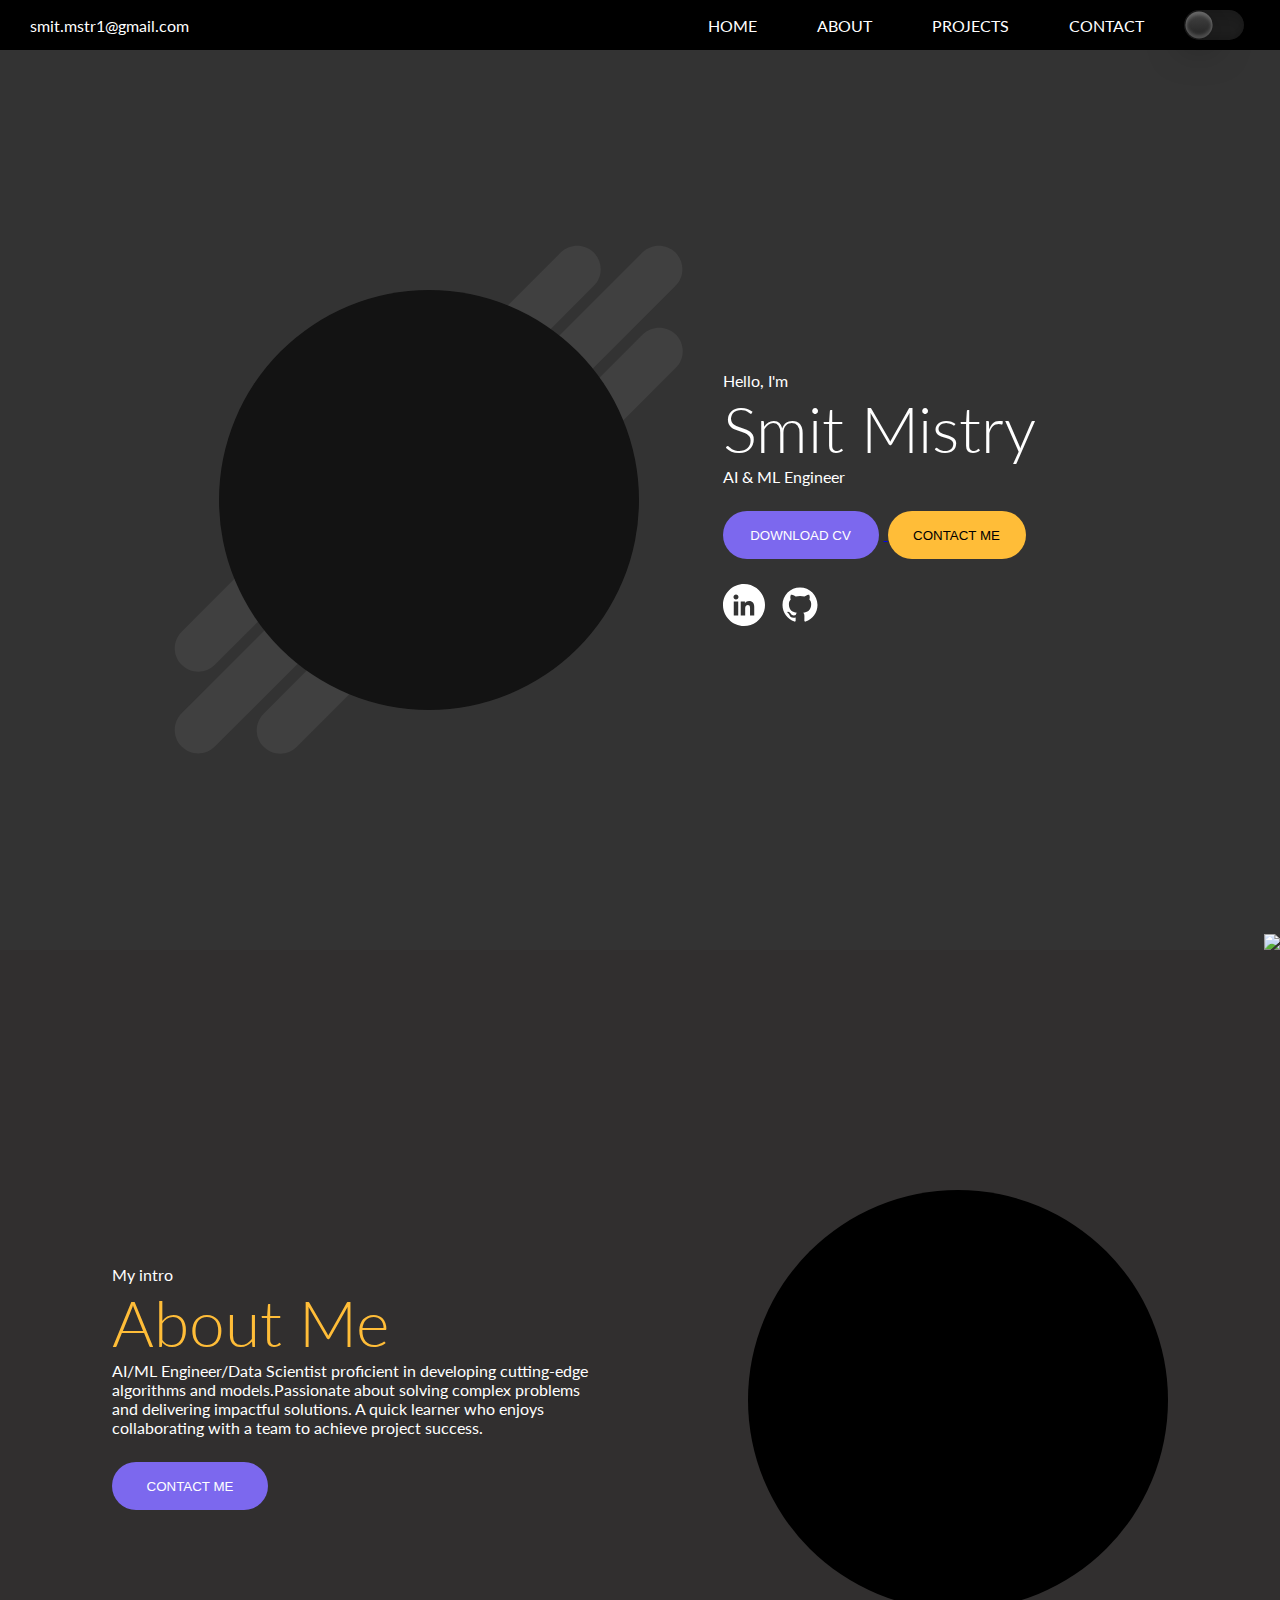
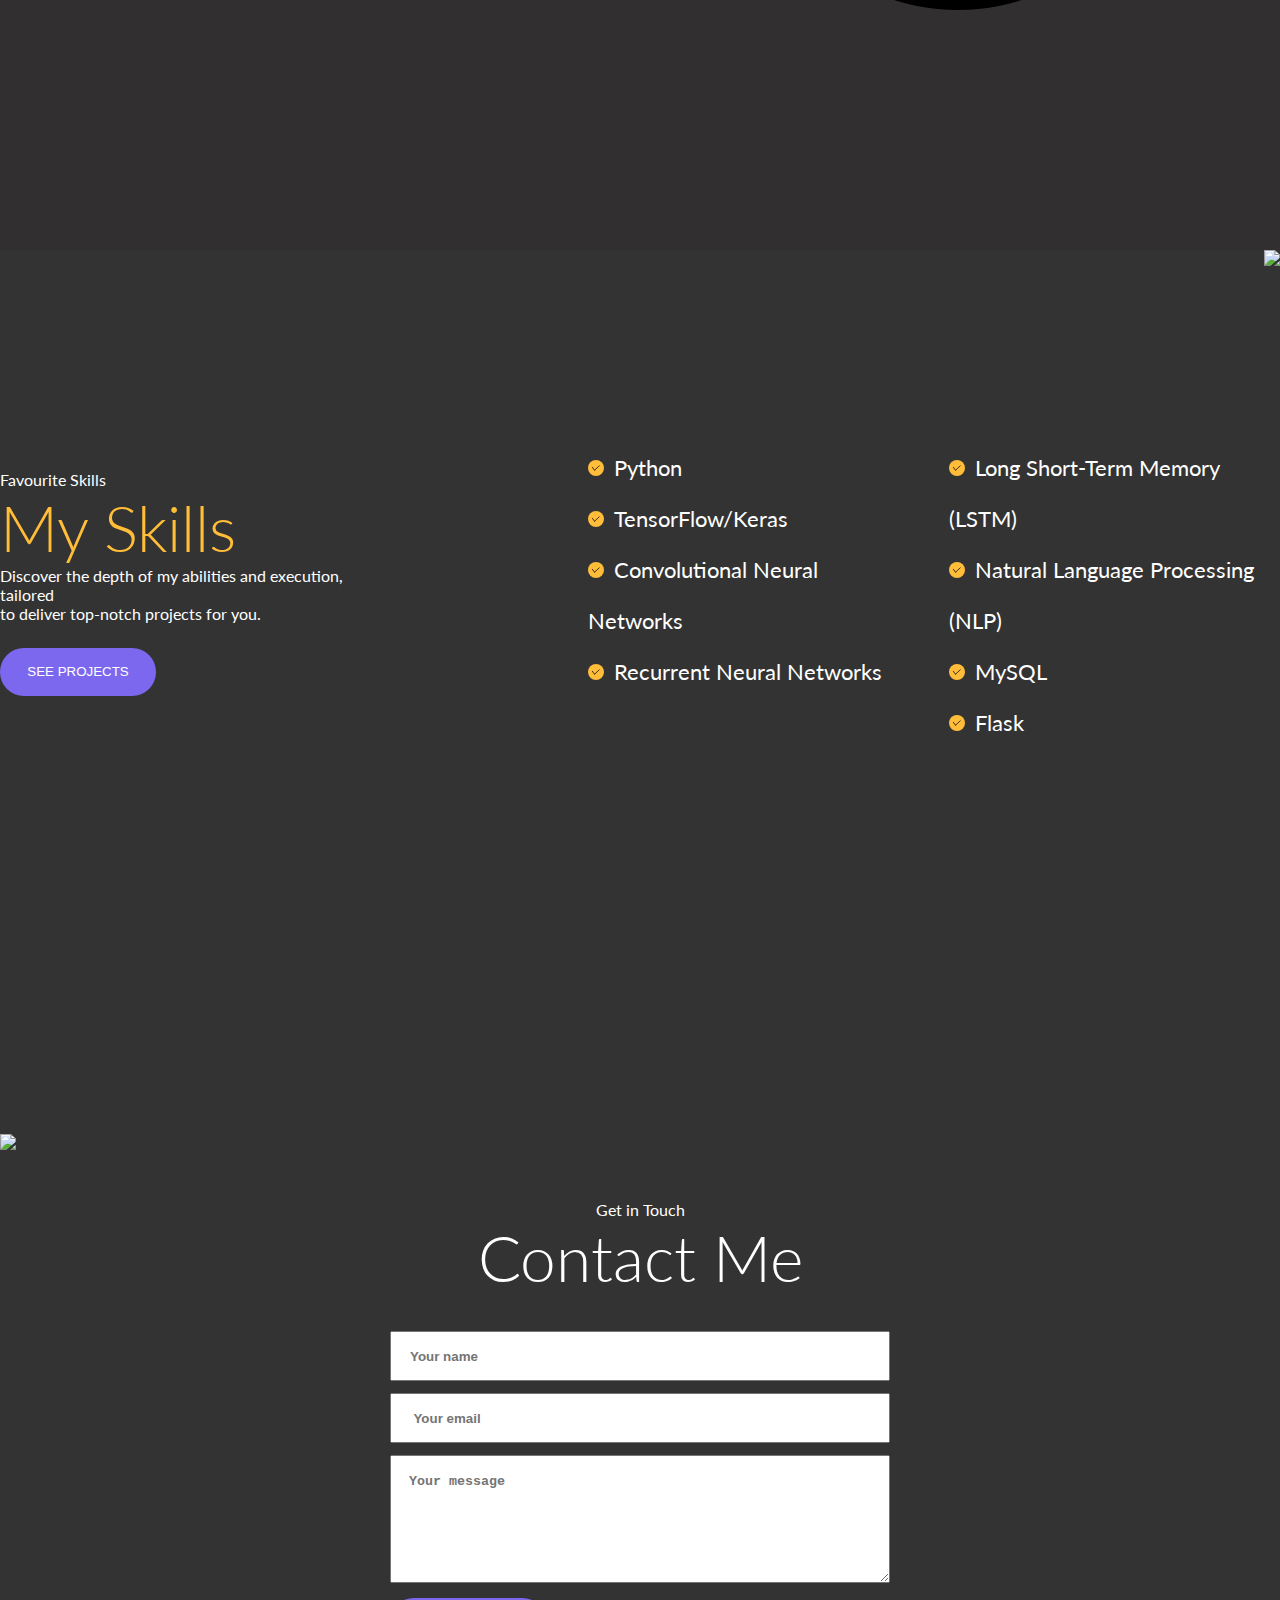
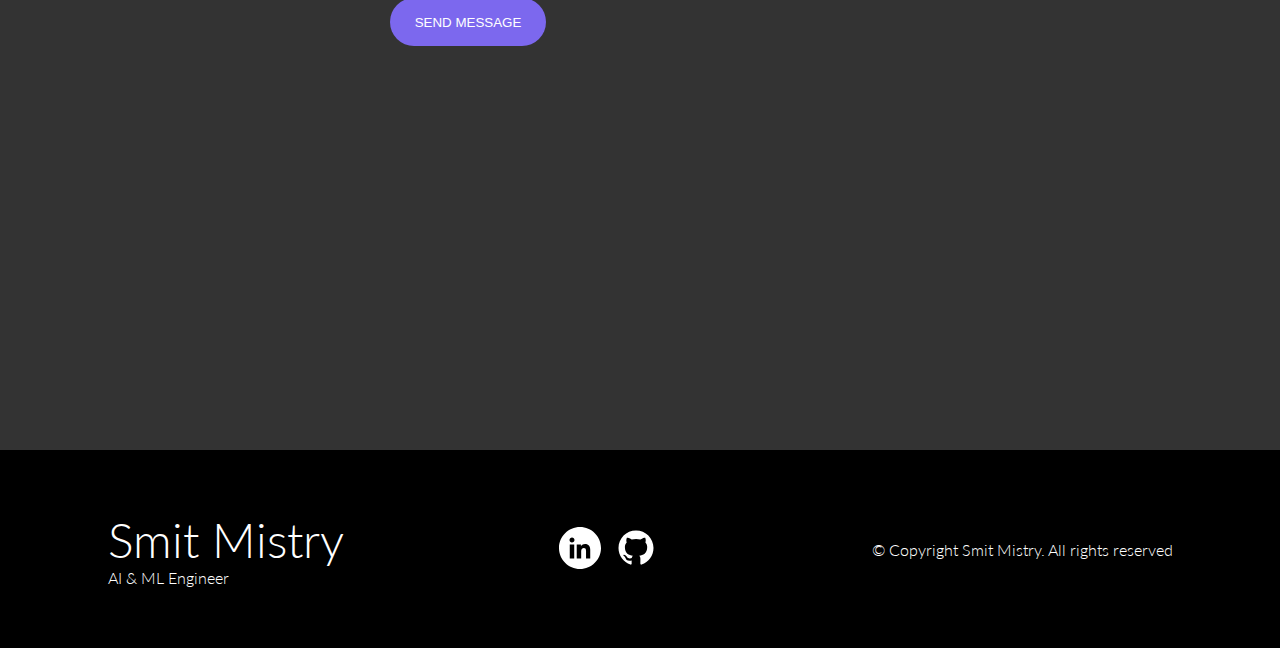
==== index.html @ eec4095a "button not working on single-1.html" ====
<!DOCTYPE html>
<html lang="en">
<head>
    <meta charset="UTF-8">
    <meta name="viewport" content="width=device-width, initial-scale=1.0">
    <title>Smit's Portfolio</title>
    <script type="text/javascript"
        src="https://cdn.jsdelivr.net/npm/@emailjs/browser@4/dist/email.min.js">
    </script>
    <script type="text/javascript">
    (function(){
        emailjs.init({
        publicKey: "E41O1vEro1gVxytDx",
    });
})();
    </script>   
    <link rel="preconnect" href="https://fonts.googleapis.com">
    <link rel="preconnect" href="https://fonts.gstatic.com" crossorigin>
    <link href="https://fonts.googleapis.com/css2?family=Lato:ital,wght@0,100;0,300;0,400;0,700;0,900;1,100;1,300;1,400;1,700;1,900&display=swap" rel="stylesheet">
    <link rel="stylesheet" href="./styles.css">
</head>
<body>
    <nav>
        <ul class="sidebar">
            <li onClick=hideSidebar()><a href="#"><img src="./images/close-icon.png" alt="close-icon"></a></li>
            <li><a href="#home">HOME</a></li>
            <li><a href="#about">ABOUT</a></li>
            <li><a href="./projects.html">PROJECTS</a></li>
            <li><a href="#contact">CONTACT</a></li>
            <li><div id="toggle"><i class="indicator"></i></div></li>
        </ul>

        <ul>
            <li><a href="#" class="title-email">smit.mstr1@gmail.com</a></li>
            <li class="hideOnMobile"><a href="#home">HOME</a></li>
            <li class="hideOnMobile"><a href="#about">ABOUT</a></li>
            <li class="hideOnMobile"><a href="./projects.html">PROJECTS</a></li>
            <li class="hideOnMobile"><a href="#contact">CONTACT</a></li>
            <li class="hideOnMobile"><div id="toggle2"><i class="indicator"></i></div></li>
            <li class="menu-button" onClick=showSidebar()><a href="#"><img src="./images/menu-icon.png" alt="menu-icon"></a></li>
        </ul>
    </nav>




    <section id="home">
        <div class="home">
            <img class="group2" src="./images/Group 2.svg" alt="" id="circle1">
            <div class="home-info">
                <p>Hello, I'm</p>
                <h1>Smit Mistry</h1>
                <p>AI & ML Engineer</p>
                <a href="https://drive.google.com/file/d/1aH_liVqAoQewvKJ4FLxQNPmBrfq73qoq/view?usp=drive_link">
                    <button class="CV">DOWNLOAD CV</button>
                </a>
                <a href="#contact" class="contact-link">
                    <button class="contact-button" id="contact-btn">CONTACT ME</button>
                </a>
                <br>
                <a href="https://www.linkedin.com/in/smitm1/" class="contact-link">
                    <img class="linkedin-icon" id="linkedin-icon" src="./images/linkedin.svg">
                </a>
                
                <a href="https://github.com/SmitM1" class="contact-link">
                    <img class="github-icon" id="github-icon" src="./images/github.svg"  alt="">
                </a>
                
                <br>
            </div>
        </div>
        <img src="images/Page-1-Strips.png" class="Strips" id="strips1">
    </section>




    <section id="about">
        <div class="about" id="about1">
            <div class="about_info">
                <p>My intro</p>
                <h1>About Me</h1>
                <p>
                    AI/ML Engineer/Data Scientist proficient in developing cutting-edge <br>
                    algorithms and models.Passionate about solving complex problems <br>
                    and delivering impactful solutions. A quick learner who enjoys <br>
                    collaborating with a team to achieve project success.
                </p>
                <a href="#contact">
                    <button class="contact-button2">CONTACT ME</button>
                </a>

            </div>
            <img src="./images/Ellipse 2.svg" alt="" id="ellipse">
        </div>
    </section>



    <section id="skills">
        <img src="./images/Skills-Slice1.png" id="skills-slice1">
        <img src="./images/Skills-Slice2.png" id="skills-slice2">
        <div class="skills" id="skills1">
            <div class="skill_info">
                <p>Favourite Skills</p>
                <h1>My Skills</h1>
                <p>Discover the depth of my abilities and execution, tailored <br> 
                    to deliver top-notch projects for you.
                </p>
                <a href="./projects.html">
                    <button class="projects-button">SEE PROJECTS</button>
                </a>

            </div>

            <div class="skill-lists">
                <ol class="listss" id="listss">
                    <li>Python</li>
                    <li>TensorFlow/Keras</li>
                    <li>Convolutional Neural Networks</li>
                    <li>Recurrent Neural Networks</li>
                </ol>

                <ol class="listss">
                    <li>Long Short-Term Memory (LSTM)</li>
                    <li>Natural Language Processing (NLP)</li>
                    <li>MySQL</li>
                    <li>Flask</li>
                </ol>
            </div>
        </div>
</section>


<section id="contact">
    <div class="contact">
        <div class="contact-title">
            <h2>Get in Touch</h2>
            <h1>Contact Me</h1>
        </div>
        <div>
            <input type="text" name="name" id="fullName" placeholder="Your name" class="contact-inputs notarea" required>
            <br>
            <input type="email" name="email"  id="email_id" placeholder=" Your email" class="contact-inputs notarea" required>
            <br>
            <textarea name="message" id="message" placeholder="Your message" class="contact-inputs area" required></textarea>
            <br>
            <button onclick="sendMail()"  class="cont-btn">SEND MESSAGE</button>
        </div>
    </div>
</section>



<section id="footer">
    <div class="footer">
        <div class="first">
            <h1>Smit Mistry</h1>
            <p>AI & ML Engineer</p>
        </div>

        <div class="second">
            <a href="https://www.linkedin.com/in/smitm1/" class="contact-link">
                <img src="./images/linkedin.svg" class="foot-linkedin">
            </a>
            <a href="https://github.com/SmitM1" class="contact-link">
                <img src="./images/github.svg" class="foot-github">
            </a>
        </div>

        <div class="third">
            <p>© Copyright Smit Mistry. All rights reserved</p>   
        </div>
    </div>
</section>




    <script src="./main.js"></script>
</body>
</html>
---- styles.css ----
*{
    padding: 0;
    margin: 0;
    box-sizing: border-box;
}

body{
    width: 100%;
    min-height: 100vh;
    font-family: 'lato' , sans-serif;
    scroll-behavior: smooth;
}

html {
    scroll-behavior: smooth;
}

/* navbar section */

nav {
    background-color: hsla(0, 0%, 0%, 1);
    box-shadow: 3px 3px 5px rgba(0, 0, 0, 0.1);
}

nav ul {
    width: 100%;
    list-style: none;
    display: flex;
    justify-content: flex-end;
    align-items: center;
}

nav li {
    height: 50px;
}

nav a{
    height: 100%;
    padding: 0 30px;
    text-decoration: none;
    display: flex;
    align-items: center;
    color: hsla(0, 0%, 100%, 1);
}

nav a:hover {
    color:hsla(252, 88%, 56%, 1); 
}

nav ul .title-email {
    color:hsla(0, 0%, 100%, 1); 
}

nav li:first-child{
    margin-right: auto;
}
.sidebar {
    position: fixed;
    top: 0;
    right: 0;
    height: 100vh;
    width: 250px;
    z-index: 99;
    background-color: rgba(0, 0, 0, 0.234);
    backdrop-filter: blur(10px);
    box-shadow: -10px 0 10px rgba(0, 0, 0, 0.1);
    display: none;
    flex-direction: column;
    align-items: flex-start;
    justify-content: flex-start;
}

.sidebar li{
    width: 100%;
}

.sidebar a {
    width: 100%;
}

.menu-button {
    display: none;
}

@media(max-width: 800px) {
    .hideOnMobile{
        display: none;
    }

    .menu-button{
        display: block;
    }
}


/* LIGHT AND DARK MODE */

#toggle {
    margin-left: 25px;
    position: relative;
    display: block;
    width: 60px;
    height: 30px;
    border-radius: 160px;
    background: #222;
    transition: 0.5s;
    cursor: pointer;
    box-shadow: inset 0 8px 60px rgba(0,0,0,0.1),
                inset 0 8px 8px rgba(0,0,0,0.1),
                inset 0 -4px 4px rgba(0,0,0,0.1);
}

#toggle.active {
    background: #fff;
    box-shadow: inset 0 8px 60px rgba(0,0,0,0.1),
                inset 0 2px 8px rgba(0,0,0,0.1),
                inset 0 -4px 4px rgba(0,0,0,0.05);
}

#toggle .indicator {
    position: absolute;
    top: 0;
    left: 0;
    width: 30px;
    height: 30px;
    background: linear-gradient(to bottom, #444, #222);
    border-radius: 50%;
    transform: scale(0.9);
    box-shadow: 0 8px 40px rgba(0, 0, 0, 0.5),
                inset 0  4px 4px rgba(255, 255, 255, 0.2),
                inset 0 -4px 4px rgba(255, 255, 255, 0.2);
    transition: 0.5s;
}

#toggle.active .indicator {
    left: 30px;
    background: linear-gradient(to bottom, #eaeaea, #f9f9f9);
    box-shadow: 0 8px 20px rgba(0, 0, 0, 0.1),
                inset 0  4px 4px rgba(255, 255, 255, 1),
                inset 0 -4px 4px rgba(255, 255, 255, 1);
    transition: 0.5s;
}


#toggle2 {
    margin-left: 10px;
    margin-top: 10px;
    margin-right: 36px;
    position: relative;
    display: block;
    width: 60px;
    height: 30px;
    border-radius: 160px;
    background: #222;
    transition: 0.5s;
    cursor: pointer;
    box-shadow: inset 0 8px 60px rgba(0,0,0,0.1),
                inset 0 8px 8px rgba(0,0,0,0.1),
                inset 0 -4px 4px rgba(0,0,0,0.1);
}

#toggle2.active {
    background: #fff;
    box-shadow: inset 0 8px 60px rgba(0,0,0,0.1),
                inset 0 2px 8px rgba(0,0,0,0.1),
                inset 0 -4px 4px rgba(0,0,0,0.05);
}

#toggle2 .indicator {
    position: absolute;
    top: 0;
    left: 0;
    width: 30px;
    height: 30px;
    background: linear-gradient(to bottom, #444, #222);
    border-radius: 50%;
    transform: scale(0.9);
    box-shadow: 0 8px 40px rgba(0, 0, 0, 0.5),
                inset 0  4px 4px rgba(255, 255, 255, 0.2),
                inset 0 -4px 4px rgba(255, 255, 255, 0.2);
    transition: 0.5s;
}

#toggle2.active .indicator {
    left: 30px;
    background: linear-gradient(to bottom, #eaeaea, #f9f9f9);
    box-shadow: 0 8px 20px rgba(0, 0, 0, 0.1),
                inset 0  4px 4px rgba(255, 255, 255, 1),
                inset 0 -4px 4px rgba(255, 255, 255, 1);
    transition: 0.5s;
}




/* Home section */

.home {
    height: 100vh;
    color: hsla(0, 0%, 100%, 1);
    display: flex;
    gap: 30px;
    align-items: center;
    justify-content: center;
}


#home {
    background-color: hsl(0, 0%, 20%);
}

section#home.active {
    background-color: #F0ECFD6E !important;
}

section#home.active .CV {
    background-color: #512BF1;
}

button#contact-btn.contact-button.active {
    background-color: #F0ECFD;

}
button#contact-btn.contact-button.active:hover {
   box-shadow: -10px 0 10px rgba(236, 235, 232, 0.5);
    
}

section#home.active .linkedin-icon {
    content: url(./images/linkedin-light.svg);
}

section#home.active .github-icon {
    content: url(./images/github-light.svg);
}

section#home.active div {
    color: #000000;
}


img#circle1.group2.active {
    content: url(./images/Group\ 2-light.svg);
}


img#strips1.Strips.active {
    content: url(./images/Page-1-Strips-light.png);
}




.group2 {
    margin-left: -80px;
}

.home div p {
    font-weight: 400;
    font-size: 16px;
}

.home div h1 {
    font-weight: 300;
    font-size: 64px;
}

.CV {
    color:hsla(0, 0%, 100%, 1); 
    width: 156px;
    height: 48px;
    border-radius: 50px;
    border: 0px;
    margin:25px 5px 25px 0;
    background-color: hsla(249, 80%, 67%, 1);
    transition: box-shadow .2s ease-in-out;
}

.CV:hover{
    box-shadow: -10px 0 10px rgba(124, 104, 238, 0.5);
}


.contact-button {
    color:hsla(0, 0%, 0%, 1); 
    width: 138px;
    height: 48px;
    border-radius: 50px;
    border: 0px;
    background-color: hsla(40, 100%, 61%, 1);
}

.contact-button:hover{
    box-shadow: -10px 0 10px rgba(255, 189, 56, 0.5);

}

.contact-link  {
    text-decoration: none;
}

.linkedin-icon {
    width: 42px;
    margin-right: 10px;
    transition: transform 0.4s ease;
}

.linkedin-icon:hover{
    transform: translateY(-10px);
}

.github-icon {
    width: 42px;
    transition: transform 0.4s ease;
}

.github-icon:hover{
    transform: translateY(-10px);
}

.Strips {
    position: absolute;
    bottom: 0;
    right: 0;
    margin-bottom: -50px;

}





/* ABOUT */


.about {
    background-color: hsl(0, 2%, 19%);
    height: 100vh;
    display: flex;
    align-items: center;
    justify-content: center;
    gap: 160px;
    height: 100vh;
    position: relative;
    z-index: 200;
}


div#about1.about.active {
    background-color: 	hsl(0, 0%, 100%);
}

div#about1.about.active p {
    color: #000000;
}

div#about1.about.active h1 {
    color: #000000;
}

div#about1.about.active img {
    content: url(./images/Ellipse\ 2-light.svg);
}

div#about1.about.active .contact-button2 {
    background-color: #512BF1;
}

.about img {
    height: 420px;
    width: 420px;
}

.about div p {
    color: hsla(0, 0%, 100%, 1);
    font-weight: 400;
    font-size: 16px;
}

.about div h1 {
    color: hsla(40, 100%, 61%, 1);
    font-weight: 300;
    font-size: 64px;
}

.contact-button2 {
    color:hsla(0, 0%, 100%, 1); 
    width: 156px;
    height: 48px;
    border-radius: 50px;
    border: 0px;
    margin:25px 5px 25px 0;
    background-color: hsla(249, 80%, 67%, 1);
    transition: box-shadow .2s ease-in-out;
}


.contact-button2:hover{
    box-shadow: -10px 0 10px rgba(124, 104, 238, 0.5);
}




/* SKILLS SECTION */
#skills {
    position: relative;
    background-color: #333333;
    height: 100vh;
}

section#skills.active {
    background-color: #F9F7FE;
}

section#skills.active .skill-lists .listss li:before {
    content: ''; 
    display: inline-block;
    width: 16px;
    height: 16px; 
    background-image: url(./images/list-icon-light.svg);
    background-size: contain; 
    background-repeat: no-repeat; 
    margin-right: 10px;
}

section#skills.active button {
    background-color: #512BF1;
}

section#skills.active p {
    color: #000000;
}

section#skills.active h1 {
    color: #000000;
}

section#skills.active .skill-lists {
    color: #000000;
}

img#skills-slice1.active {
    content: url(./images/Skills-Slice1-light.png);
}

img#skills-slice2.active {
    content: url(./images/Skills-Slice2-light.png);
}



.skills {
    padding-top: 15%;
    display: flex;
    align-items: center;
    justify-content: center;
    gap: 200px;
}

.skills div p {
    color: hsla(0, 0%, 100%, 1);
    font-weight: 400;
    font-size: 16px;
}

.skills div h1 {
    color: hsla(40, 100%, 61%, 1);
    font-weight: 300;
    font-size: 64px;
}

.projects-button {
    color:hsla(0, 0%, 100%, 1); 
    width: 156px;
    height: 48px;
    border-radius: 50px;
    border: 0px;
    margin:25px 5px 25px 0;
    background-color: hsla(249, 80%, 67%, 1);
    transition: box-shadow .2s ease-in-out;
}

.projects-button:hover {
    box-shadow: -10px 0 10px rgba(124, 104, 238, 0.5);
}

.skill-lists {
    font-weight: 400;
    font-size: 22px;
    line-height: 51px;
    color: hsla(0, 0%, 100%, 1);
    display: flex;
    gap: 40px;
}

.listss{
    list-style-type: none; 
    padding-left: 20px; 
}

.listss li:before {
    content: ''; 
    display: inline-block;
    width: 16px;
    height: 16px; 
    background-image: url('./images/list-icon.svg');
    background-size: contain; 
    background-repeat: no-repeat; 
    margin-right: 10px;
}

#skills-slice1 {
    position: absolute;
    top: 0;
    right: 0;
}

#skills-slice2 {
    position: absolute;
    bottom: 0;
    left: 0;
}


/* Contact section */

#contact {
    height: 100vh;
    background-color: #333333;
    color: hsla(0, 0%, 100%, 1);
}

section#contact.active {
    background-color: #F9F7FE;
}

section#contact.active form button {
    background-color: #512BF1;
}

section#contact.active h2 {
    color: #000000;
}

section#contact.active h1 {
    color: #000000;
}
.contact {
    display: flex;
    flex-direction: column;
    align-items: center;
    justify-content: center;
    text-align: center;
}

.contact-title {
    padding-bottom: 35px;
}

.contact-title h2 {
    padding-top: 50px;
    font-weight: 400;
    font-size: 16px;
}

.contact-title h1 {
    font-weight: 300;
    font-size: 64px;
}


.notarea {
    width: 500px;
    height: 50px;
}

.area {
    width: 500px;
    height: 128px;
}

.cont-btn {
    margin-bottom: 35%;
    margin-right: 100%;
    color:hsla(0, 0%, 100%, 1); 
    width: 156px;
    height: 48px;
    border-radius: 50px;
    border: 0px;
    background-color: hsla(249, 80%, 67%, 1);
    transition: box-shadow .2s ease-in-out;
}

.cont-btn:hover {
    box-shadow: -10px 0 10px rgba(124, 104, 238, 0.5);
}

.contact-inputs {
    padding: 18px;
    font-weight: 600;
    margin-bottom: 12px
}


/* Footer */

#footer {
    background-color: #000000;
    height: 22vh;
}

.footer {
    display: flex;
    align-items: center;
    justify-content: space-around;
    height: 22vh;
}

.first h1 {
    font-size: 48px;
    font-weight: 300;
}

.first p {
    font-weight: 300;
}
#footer h1{
    color: white;
}

#footer p{
    color: white;
}

.third p{
    font-weight: 300;
    color: white;
}

.foot-linkedin {
    width: 42px;
    margin-right: 10px;
    transition: transform 0.4s ease;
}

.foot-linkedin:hover {
    transform: translateY(-10px);
}


.foot-github {
    width: 42px;
    transition: transform 0.4s ease;
}

.foot-github:hover {
    transform: translateY(-10px);
}
/* MEDIA QUERY */


@media(width <=1030px)
{
    .footer h1 {
        font-size: 30px;
    }

    .footer p {
        font-size: 10px;
    }

    .foot-linkedin {
        width: 36px;
    }

    .foot-github {
        width: 36px;
    }
}




@media (320px <= width <= 1024px) {

    #footer {
        height: 18vh;
    }

    .footer {
        height: 18vh;
    }

    .footer h1 {
        font-size: 18px;
    }

    .footer p {
        font-size: 7px;
    }

    .foot-linkedin {
        margin: 0;
        width: 20px;
    }

    .foot-github {
        width: 20px;
    }


    .notarea,
    .area {
        width: 90%;
        max-width: 400px;
    }

    .cont-btn {
        margin: 0 auto;
    }

    .contact-title h1 {
        font-size: 40px;
    }

    .contact-title h2 {
        font-size: 10px;
    }

    .group2 {
        margin-left: 5px;
        width: 290px;
        height: 290px;
    }

    .home {
        flex-direction: column;
    }

    .home-info p {
        text-align: center;
    }

    .linkedin-icon {
       margin-left: 34%;
    }

    .about {
        flex-direction: column-reverse;
        gap: 72px;
    }

    #ellipse {
        margin-left: 5px;
        width: 290px;
        height: 290px;
    }

    .contact-button2 {
        margin-left: 20%
    }

    
    .about p {
        font-size: 10px !important;
        text-align: center;
    }

    .about h1 {
        font-size: 35px !important;
        text-align: center;
    }

    .skills {
        gap: 30px;
        flex-direction: column;
    }
    
    .skills p {
        padding-top: 16px;
        font-size: 12px !important;
        text-align: center;
    }

    .skills h1 {
        font-size: 35px !important;
        text-align: center;
    }

    .listss li {
        font-size: 8px;
    }

    .projects-button {
        margin-left: 25%
    }

    #skills-slice1 {
        width: 18%;
        height: 18%;
    }

    #skills-slice2 {
        width: 18%;
        height: 18%;
    }
}

@media (320px <= width <= 550px) {

    .Strips {
        display: none;
    }

    .heading-slice {
        display: none;
    }

    .projects-heading h1 {
        margin-left: 20%;
    }

    .main-project {
        padding-left: 10px !important;
        text-align: center;
    }

    .main-project h1 {
        font-size: 14px !important;
    }

    .main-project p {
        font-size: 12px !important;
    }


}


@media only screen and (max-width: 768px) {
    .secondary-projects-list {
        padding: 30px;
        grid-template-columns: 1fr !important; 
        grid-row-gap: 20px !important;
    }

    .grid-item {
        margin-bottom: 20px;
        max-width: 100%; 
    }

    .grid-item img {
        width: 100%; 
    }

    .grid-item h3 {
        font-size: 16px; 
        padding-bottom: 10px;
        letter-spacing: calc(8 * .01em);
    }

    .grid-item p {
        font-size: 14px; 
    }
}


@media only screen and (max-width: 768px) {
    #single-project {
        padding-left: 20px !important; 
        padding-right: 15px; 
    }

    .single-project h1 {
        font-size: 20px !important; 
    }

    .single-project p {
        font-size: 13px !important;
    }

    .single-github-btn,
    .single-contactme-btn {
        width: 100%; 
        margin: 10px 0; 
    }
}


@media only screen and (max-width: 768px) {
    .glimpse h6 {
        font-size: 12px; /* Adjust font size for smaller screens */
    }
    
    .glimpse p {
        font-size: 12px; /* Adjust font size for smaller screens */
    }
    
    /* Adjust image size for smaller screens */
    .glimpse img {
        max-width: 100%; /* Ensure images don't overflow container */
        height: auto; /* Maintain aspect ratio */
        padding-right: 10px; /* Add padding to the right of the images */
    }
}

@media screen and (max-width: 768px) {
    .slide {
        flex-direction: column-reverse; /* Stack items vertically */
        gap: 20px !important; /* Reduce the gap between items */
    }

    .slider {
        padding-top: 30px;
        width: 200px;
    }

    .slider-left {
        height: 78px;
        padding-left: 56px !important;
        padding-top: 50px !important;
    }

    .slider-right {
        height: 78px;
        padding-left: 165px !important;
        padding-top: 50px !important;
    }

    .slide-container {
        padding-right: 40px;
    }


}









/********************************************************* PROJECTS SECTION ***********************************************************/

#project-heading {
    position: relative;
    height: 12vh;
    background-color: #312F2F;
}

#project-heading h1 {
    padding-top: 8px;
    padding-left: 30px;
    font-weight: 200;
    font-size: 46px;
    color: #FFFFFF;
    letter-spacing: 0.05em;
}

.heading-slice {
    height: 100%;
    position: absolute;
    padding-right: 70px;
    top: 0;
    right: 0;
}

#main-projects {
    background-color: #565656;
}

#main-projects.active {
    background-color: white;
}

.main-project {
    padding-left: 30px;
    padding-top: 65px;
    padding-bottom: 65px;
}



.main-project h1 {
    padding-bottom: 5px;
    color: #FFFFFF;
    font-weight: 500;
    font-size: 25.33px;
    letter-spacing: 1.92px;
}

.main-project p {
    font-weight: 300;
    color: #FFFFFF;
    font-size: 16px;
}

.proj-main-2 {
    background-color: #888888;
}



/* SECONDARY PROJECTS */




.secondary-projects-list {
    background-color: #343434;
    padding-bottom: 90px;
    height: 100%;
    padding-top: 75px;
    padding-left: 75px;
    display: grid;
    grid-template-columns: 1fr 1fr 1fr;
    grid-row-gap: 30px;
    grid-column-gap: 5px; ;
}

/* Secondary Project item 1 */

.grid-item-1 h3{
    padding-bottom: 15px;
    font-size: 19;
    font-weight: 400;
    color: #ffffff;
    letter-spacing: calc(12 * .01em);
}


.grid-item-1 p{
    font-size: 16;
    line-height: 1.25;
    color: #ffffff;;
}

.grid-item-1 img{
    padding-bottom: 20px
}

/* Secondary Project item 2 */

.grid-item-2 h3{
    padding-bottom: 15px;
    font-size: 19;
    font-weight: 400;
    color: #ffffff;
    letter-spacing: calc(12 * .01em);
}


.grid-item-2 p{
    font-size: 16;
    line-height: 1.25;
    color: #ffffff;;
}

.grid-item-2 img{
    padding-bottom: 20px
}

/* Secondary Project item 3 */

.grid-item-3 h3{
    padding-bottom: 15px;
    font-size: 19;
    font-weight: 400;
    color: #ffffff;
    letter-spacing: calc(12 * .01em);
}


.grid-item-3 p{
    font-size: 16;
    line-height: 1.25;
    color: #ffffff;;
}

.grid-item-3 img{
    padding-bottom: 20px
}

/* Secondary Project item 4 */

.grid-item-4 h3{
    padding-bottom: 15px;
    font-size: 19;
    font-weight: 400;
    color: #ffffff;
    letter-spacing: calc(12 * .01em);
}


.grid-item-4 p{
    font-size: 16;
    line-height: 1.25;
    color: #ffffff;;
}

.grid-item-4 img{
    padding-bottom: 20px
}

/* Secondary Project item 5 */

.grid-item-5 h3{
    padding-bottom: 15px;
    font-size: 19;
    font-weight: 400;
    color: #ffffff;
    letter-spacing: calc(12 * .01em);
}


.grid-item-5 p{
    font-size: 16;
    line-height: 1.25;
    color: #ffffff;;
}

.grid-item-5 img{
    padding-bottom: 20px
}

/* Secondary Project item 6 */

.grid-item-6 h3{
    padding-bottom: 15px;
    font-size: 19;
    font-weight: 400;
    color: #ffffff;
    letter-spacing: calc(12 * .01em);
}


.grid-item-6 p{
    font-size: 16;
    line-height: 1.25;
    color: #ffffff;;
}

.grid-item-6 img{
    padding-bottom: 20px
}


/* SINGLE PROJECT SECTION */

#single-project {
    z-index: -10;
    position: relative;
    padding-top: 40px;
    padding-left: 75px;
    background-color: #565656;
    height: 100%;
    padding-bottom: 70px;
}

.single-project-slice {
    z-index: -5;
    margin-top: 50px;
    position: absolute;
    bottom: 0;
    left: 0; 
}

.single-project h1 {
    padding-bottom: 20px;
    font-size: 30px;
    font-weight: 300;
    letter-spacing:calc(2 * .01em);
    color: #ffffff;
}

.single-project P {
    line-height: 1.75;
    padding-bottom: 20px;
    font-size: 14px;
    font-weight: 300;
    color: #ffffff;
}


.single-github-btn {
    color:hsla(0, 0%, 100%, 1); 
    width: 156px;
    height: 48px;
    border-radius: 50px;
    border: 0px;
    margin:25px 5px 25px 0;
    background-color: hsla(249, 80%, 67%, 1);
    transition: box-shadow .2s ease-in-out;
}

.single-github-btn:hover{
    box-shadow: -10px 0 10px rgba(124, 104, 238, 0.5);
}

.single-contactme-btn {
    color:hsla(0, 0%, 0%, 1); 
    width: 138px;
    height: 48px;
    border-radius: 50px;
    border: 0px;
    background-color: hsla(40, 100%, 61%, 1);
}

.single-contactme-btn:hover{
    box-shadow: -10px 0 10px rgba(255, 189, 56, 0.5);

}

.btn-content {
    display: flex;
    justify-content: center;
    align-items: center;
    gap: 5px;
}

.single-buttons {
    gap: 15px;
    display: flex;
    align-items: center;
}

.glimpse h6 {
    color: #ffffff;
    font-size: 15px;
}


.glimpse p {
    padding-top: 25px;
    color: #ffffff;
    font-size: 15px;
    padding-bottom: 0;
}

.slide {
    display: flex;
    gap: 40%;
}

.slide-container {
    padding-right: 60px;
    position: relative;
}

.slider {
    position: relative;
    z-index: 1;
    padding-bottom: 20px;
}


.slider-left {
    padding-left: 78px;
    padding-top: 30px;
    position: absolute;
    z-index: 2;
}

.slider-right{
    padding-left: 220px;
    padding-top: 30px;
    position: absolute;
    z-index: 2;
}


#project-heading.active {
    background-color: white;
}
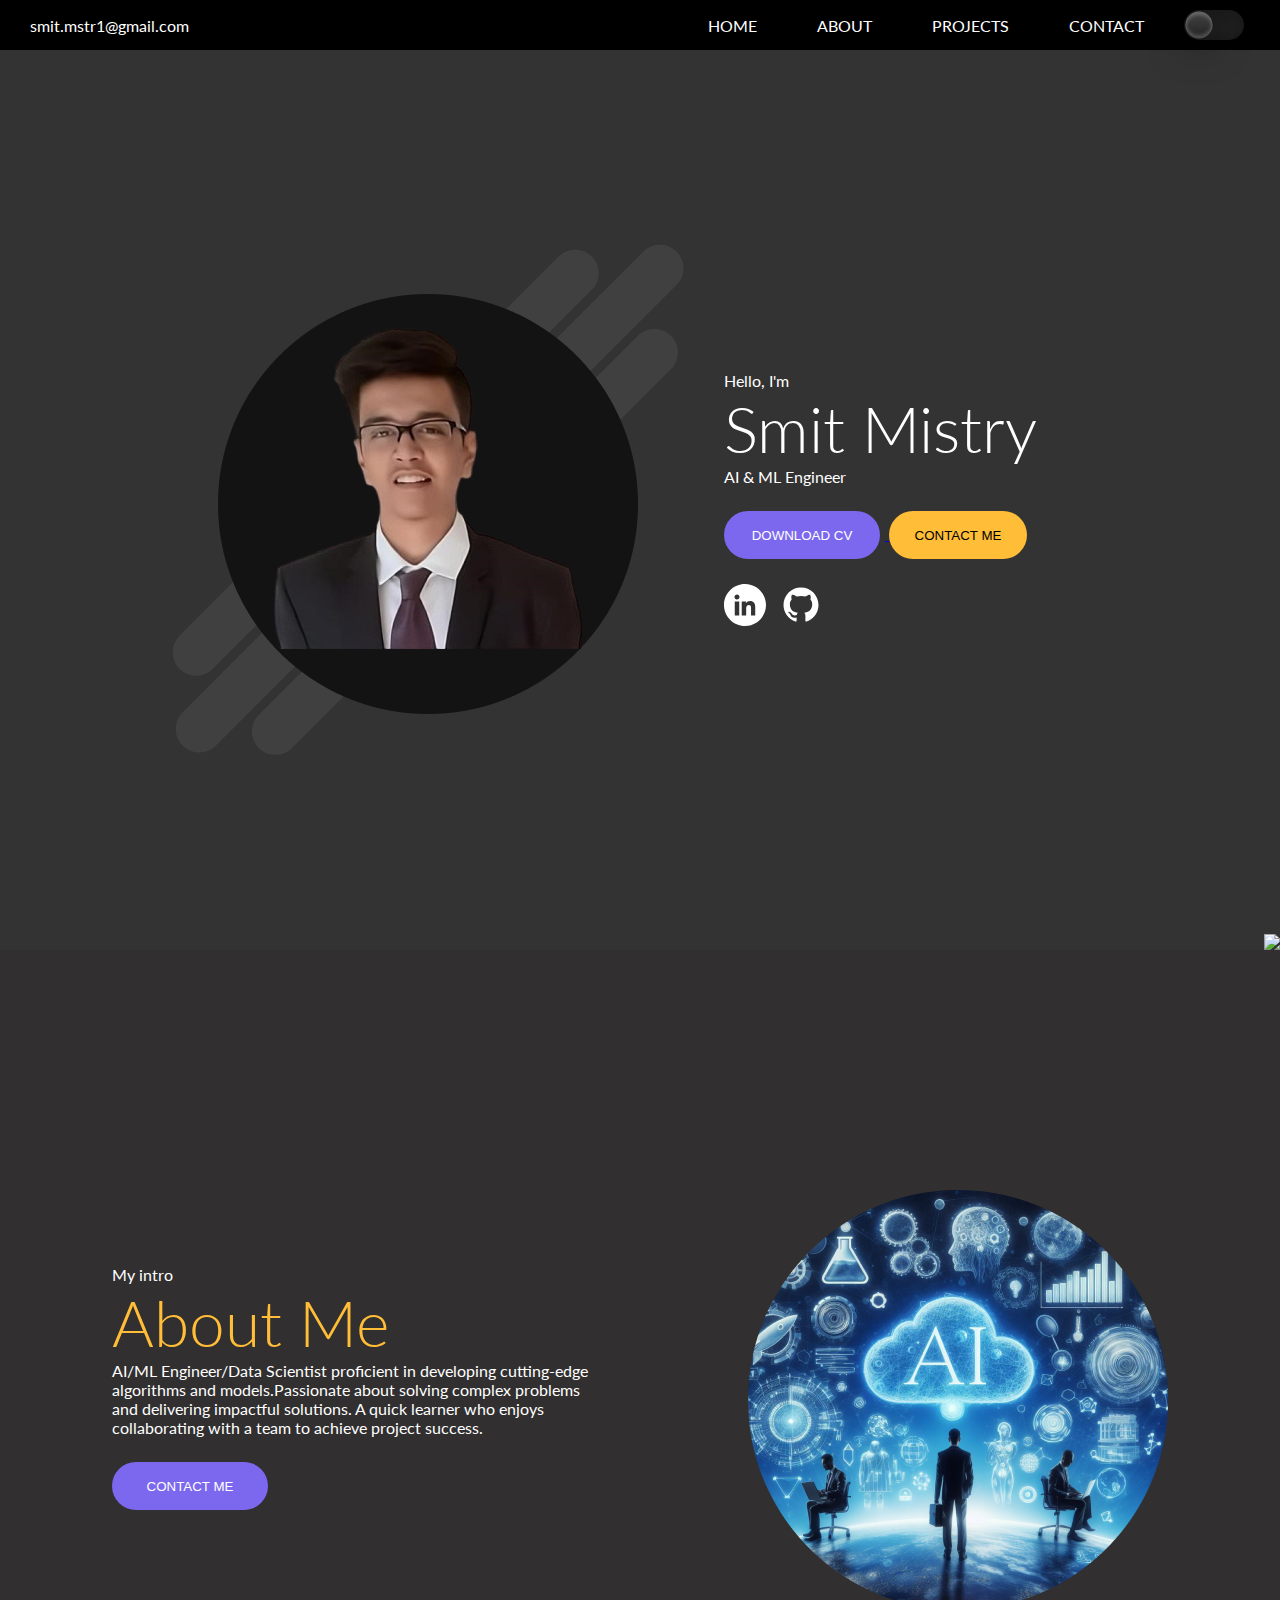
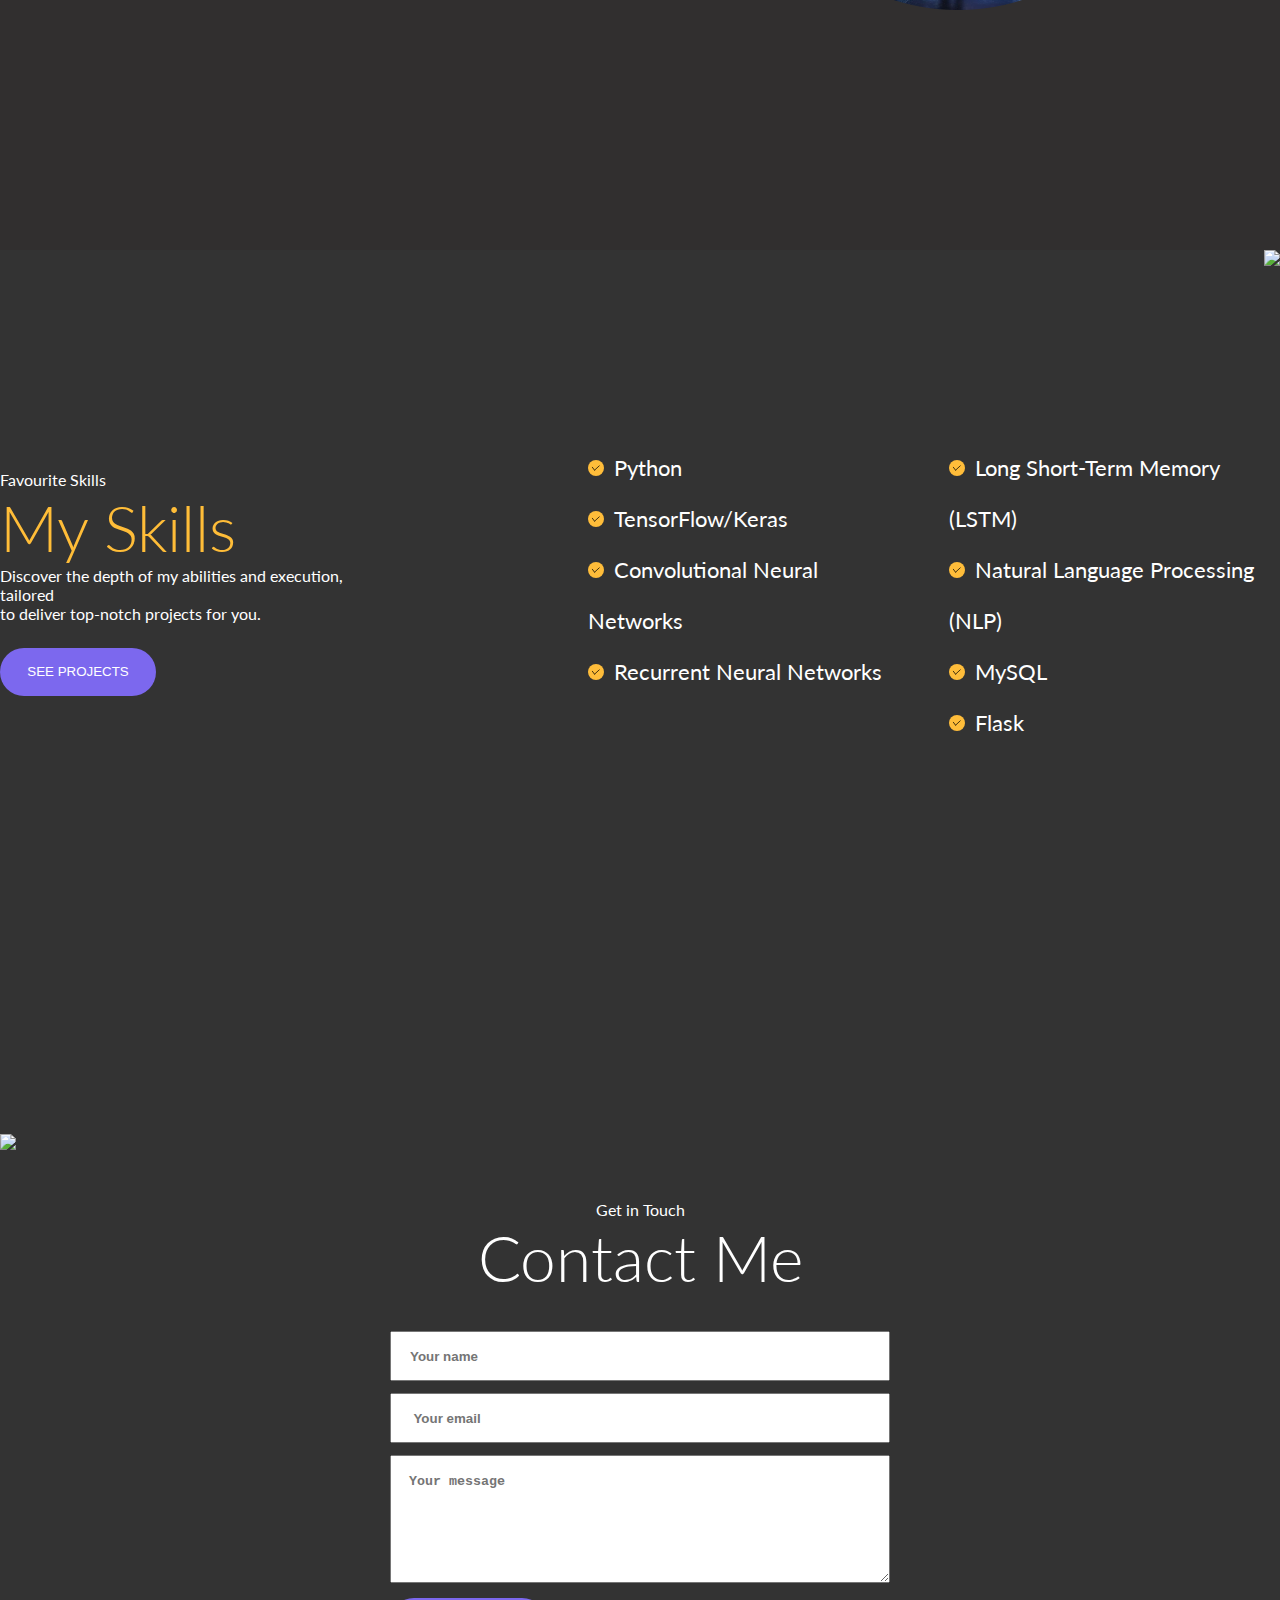
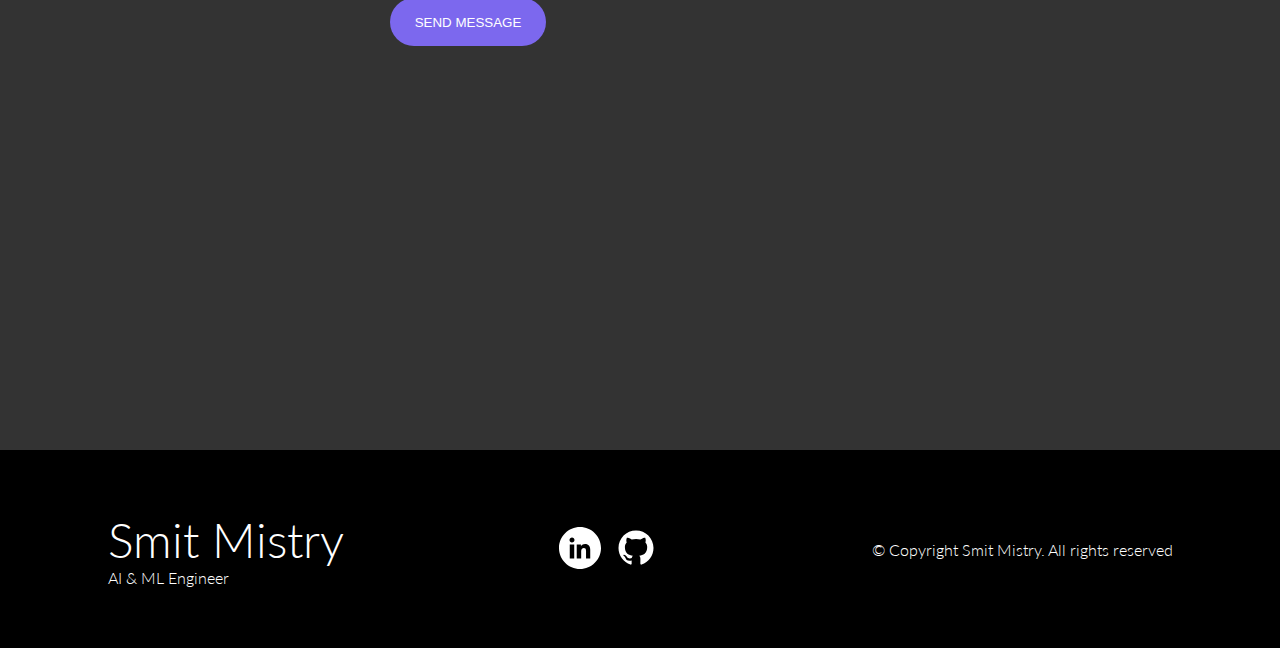
==== commit 8c86db87: "completed" ====
--- a/index.html
+++ b/index.html
@@ -31,7 +31,7 @@
         </ul>
 
         <ul>
-            <li><a href="#" class="title-email">smit.mstr1@gmail.com</a></li>
+            <li><a href="mailto:smit.mstr1@gmail.com" class="title-email">smit.mstr1@gmail.com</a></li>
             <li class="hideOnMobile"><a href="#home">HOME</a></li>
             <li class="hideOnMobile"><a href="#about">ABOUT</a></li>
             <li class="hideOnMobile"><a href="./projects.html">PROJECTS</a></li>
@@ -46,7 +46,7 @@
 
     <section id="home">
         <div class="home">
-            <img class="group2" src="./images/Group 2.svg" alt="" id="circle1">
+            <img class="group2" src="./images/Group 2.png" alt="" id="circle1">
             <div class="home-info">
                 <p>Hello, I'm</p>
                 <h1>Smit Mistry</h1>
@@ -91,7 +91,7 @@
                 </a>
 
             </div>
-            <img src="./images/Ellipse 2.svg" alt="" id="ellipse">
+            <img src="./images/AI.png" alt="" id="ellipse">
         </div>
     </section>
 
--- a/styles.css
+++ b/styles.css
@@ -240,7 +240,7 @@
 
 
 img#circle1.group2.active {
-    content: url(./images/Group\ 2-light.svg);
+    content: url(./images/Group\ 2-light.png);
 }
 
 
@@ -358,9 +358,7 @@
     color: #000000;
 }
 
-div#about1.about.active img {
-    content: url(./images/Ellipse\ 2-light.svg);
-}
+
 
 div#about1.about.active .contact-button2 {
     background-color: #512BF1;
@@ -918,13 +916,13 @@
 
     .slider-left {
         height: 78px;
-        padding-left: 56px !important;
+        padding-left: 40px !important;
         padding-top: 50px !important;
     }
 
     .slider-right {
         height: 78px;
-        padding-left: 165px !important;
+        padding-left: 152px !important;
         padding-top: 50px !important;
     }
 
@@ -934,6 +932,8 @@
 
 
 }
+
+
 
 
 
@@ -998,8 +998,22 @@
     font-size: 16px;
 }
 
+.proj-main-1 {
+    background-image: url(./images/chatbot-long\ .png);
+    
+}
+
+
 .proj-main-2 {
-    background-color: #888888;
+    background-image: url(./images/Voice-To-Text-long\ 1.png);
+}
+
+.proj-main-3 {
+    background-image: url(./images/analyzer-long.png);
+}
+
+.proj-main-4 {
+    background-image: url(./images/Price-prediction-long.png);
 }
 
 
@@ -1151,7 +1165,7 @@
 /* SINGLE PROJECT SECTION */
 
 #single-project {
-    z-index: -10;
+    z-index: 2;
     position: relative;
     padding-top: 40px;
     padding-left: 75px;
@@ -1161,7 +1175,7 @@
 }
 
 .single-project-slice {
-    z-index: -5;
+    z-index: -1;
     margin-top: 50px;
     position: absolute;
     bottom: 0;
@@ -1240,48 +1254,30 @@
     padding-bottom: 0;
 }
 
-.slide {
-    display: flex;
-    gap: 40%;
-}
-
-.slide-container {
-    padding-right: 60px;
-    position: relative;
-}
-
-.slider {
-    position: relative;
-    z-index: 1;
-    padding-bottom: 20px;
-}
-
-
-.slider-left {
-    padding-left: 78px;
-    padding-top: 30px;
-    position: absolute;
-    z-index: 2;
-}
-
-.slider-right{
-    padding-left: 220px;
-    padding-top: 30px;
-    position: absolute;
-    z-index: 2;
-}
 
 
 #project-heading.active {
     background-color: white;
 }
 
-
-
-
-
-
-
-
-
-
+.No1 {
+    padding-bottom: 40px;
+}
+
+.single-buttons-top{
+    z-index: 5;
+}
+
+.single-buttons-bottom {
+    z-index: 5;
+}
+
+
+
+
+
+
+
+
+
+
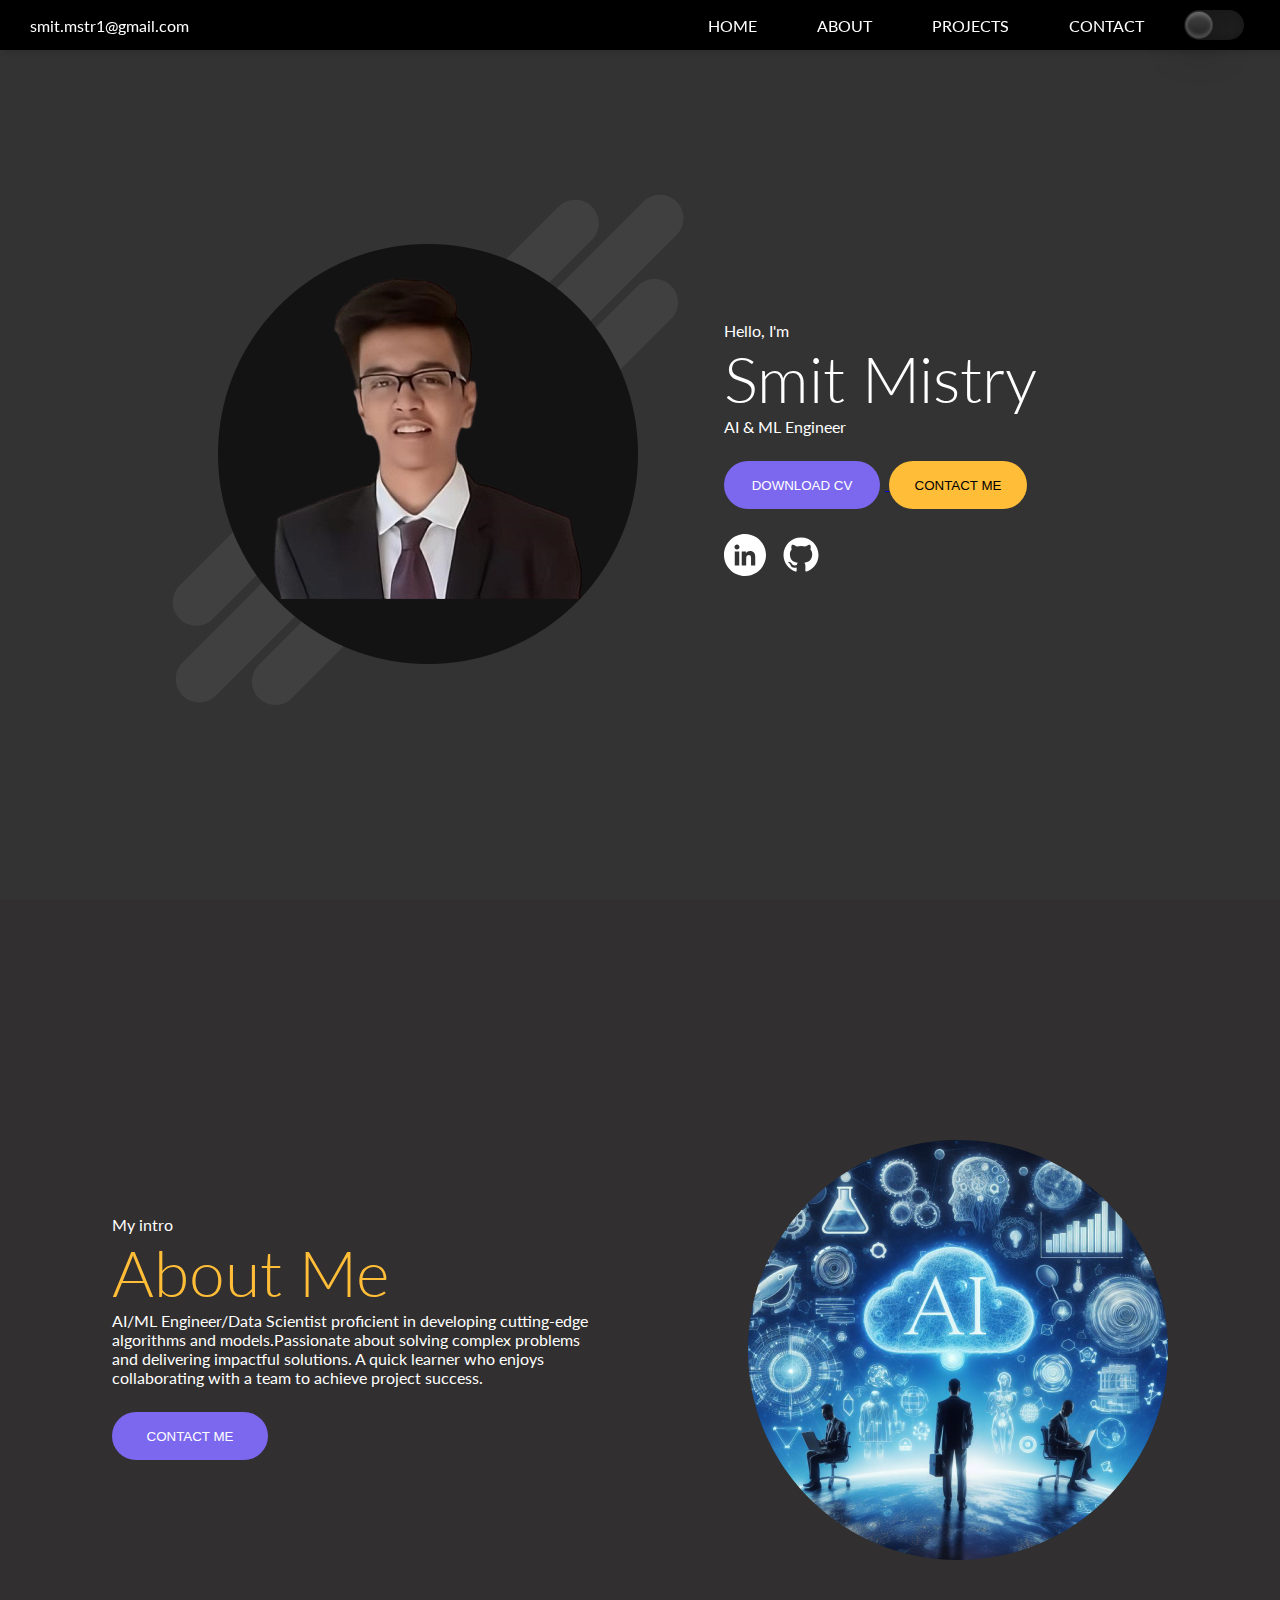
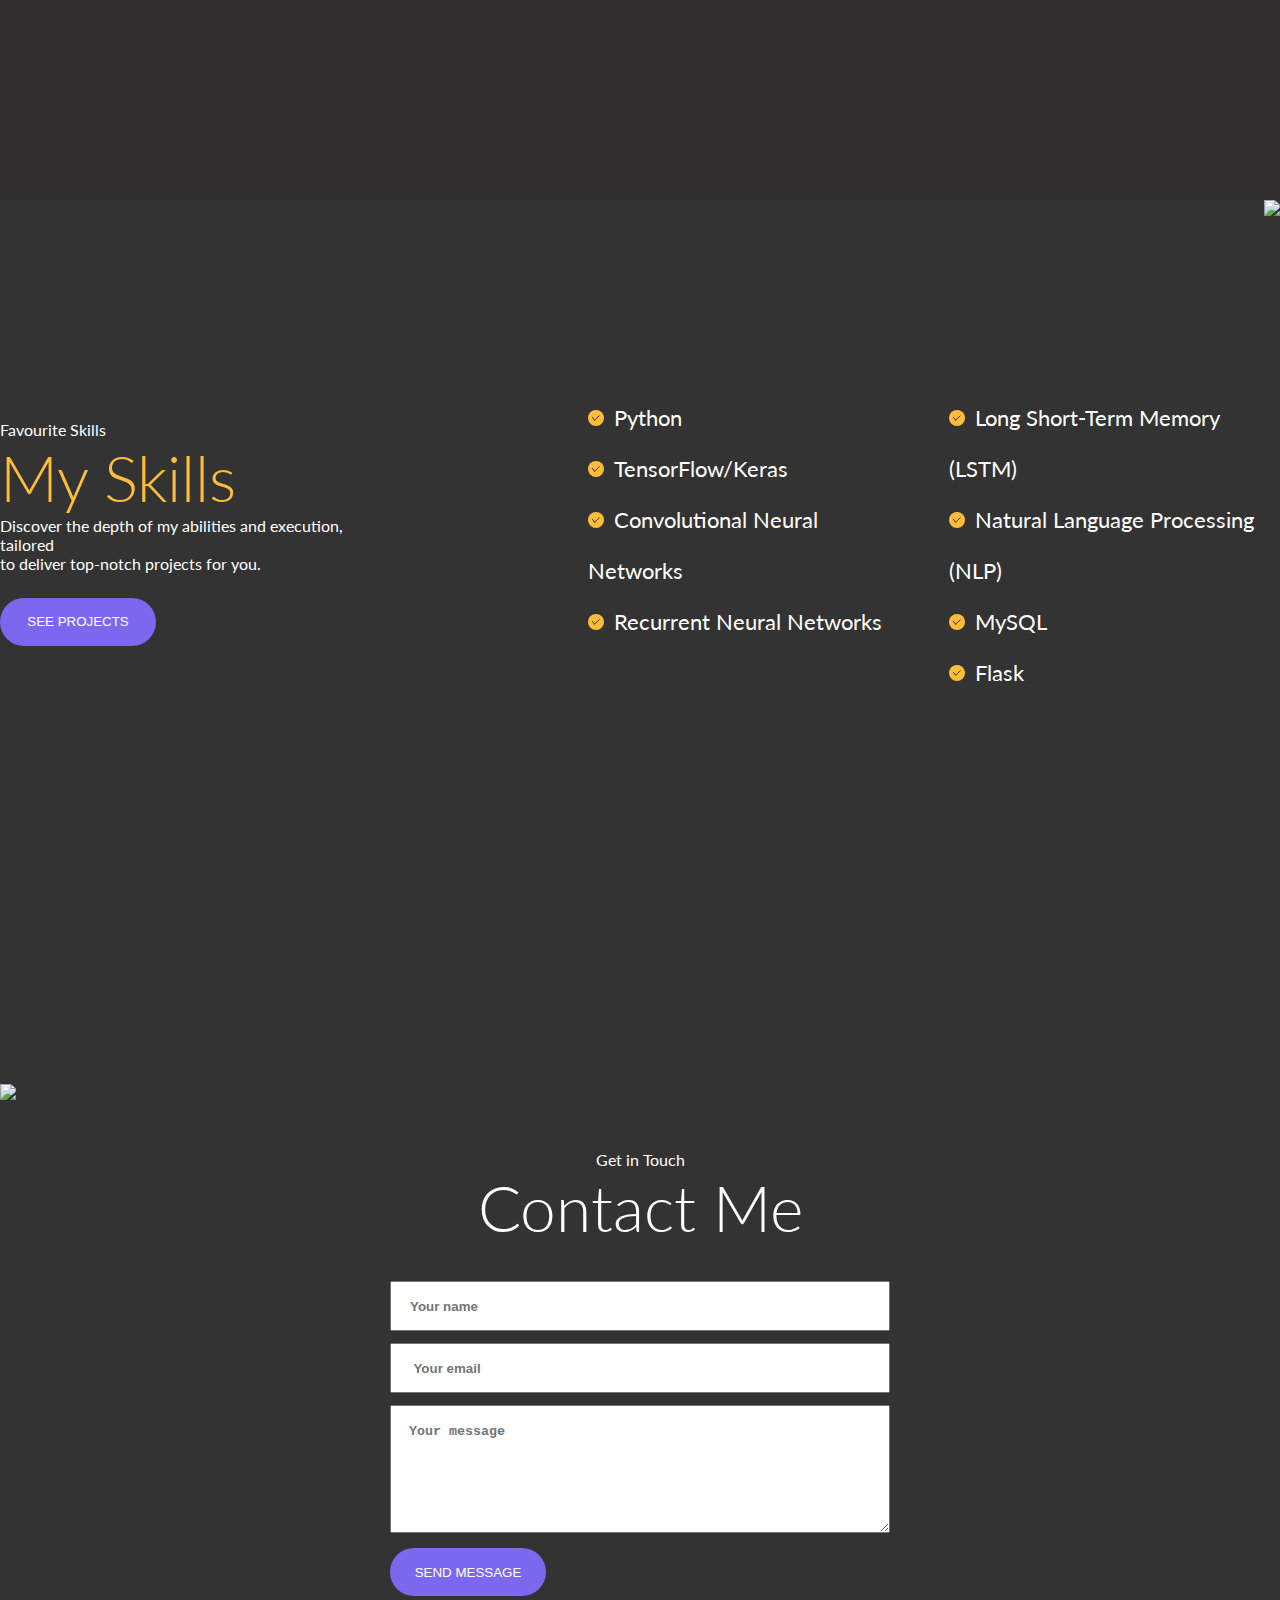
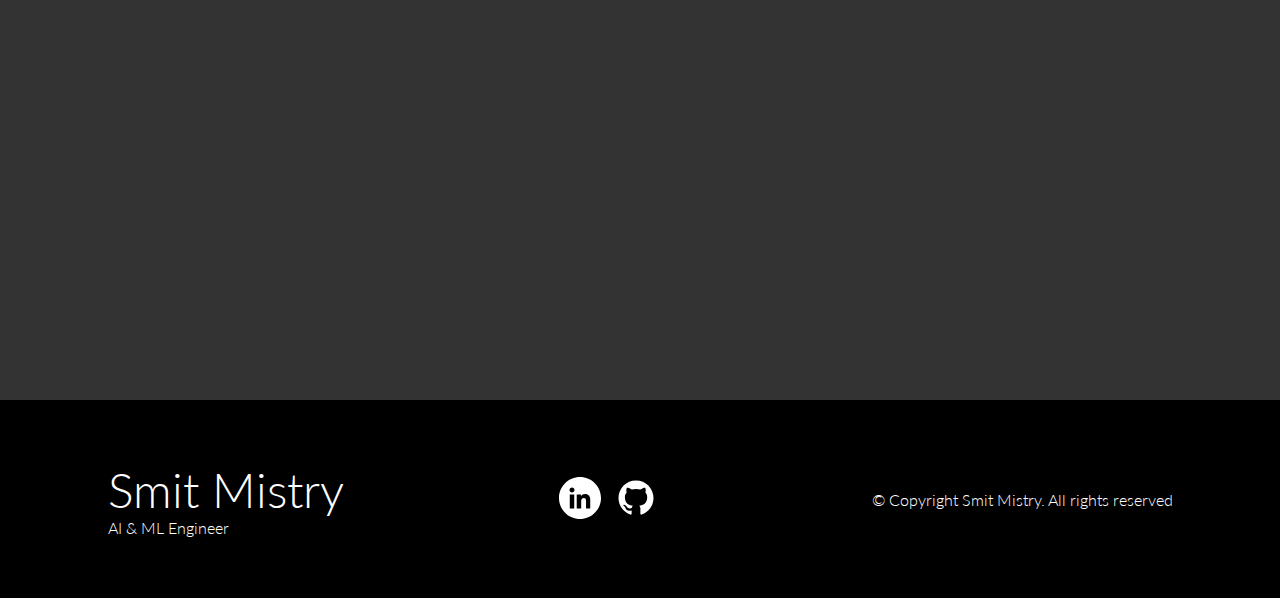
==== commit 2580729f: "made navbar nonstatic" ====
--- a/index.html
+++ b/index.html
@@ -20,7 +20,7 @@
     <link rel="stylesheet" href="./styles.css">
 </head>
 <body>
-    <nav>
+    <nav class="navbar">
         <ul class="sidebar">
             <li onClick=hideSidebar()><a href="#"><img src="./images/close-icon.png" alt="close-icon"></a></li>
             <li><a href="#home">HOME</a></li>
--- a/styles.css
+++ b/styles.css
@@ -20,6 +20,20 @@
 nav {
     background-color: hsla(0, 0%, 0%, 1);
     box-shadow: 3px 3px 5px rgba(0, 0, 0, 0.1);
+}
+
+.navbar {
+    position: fixed;
+    top: 0;
+    left: 0;
+    width: 100%;
+    z-index: 1000;
+    transition: top 0.3s; /* Add smooth transition effect */
+}
+
+
+.navbar.scrolled {
+    top: -100px; /* Adjust as needed */
 }
 
 nav ul {
